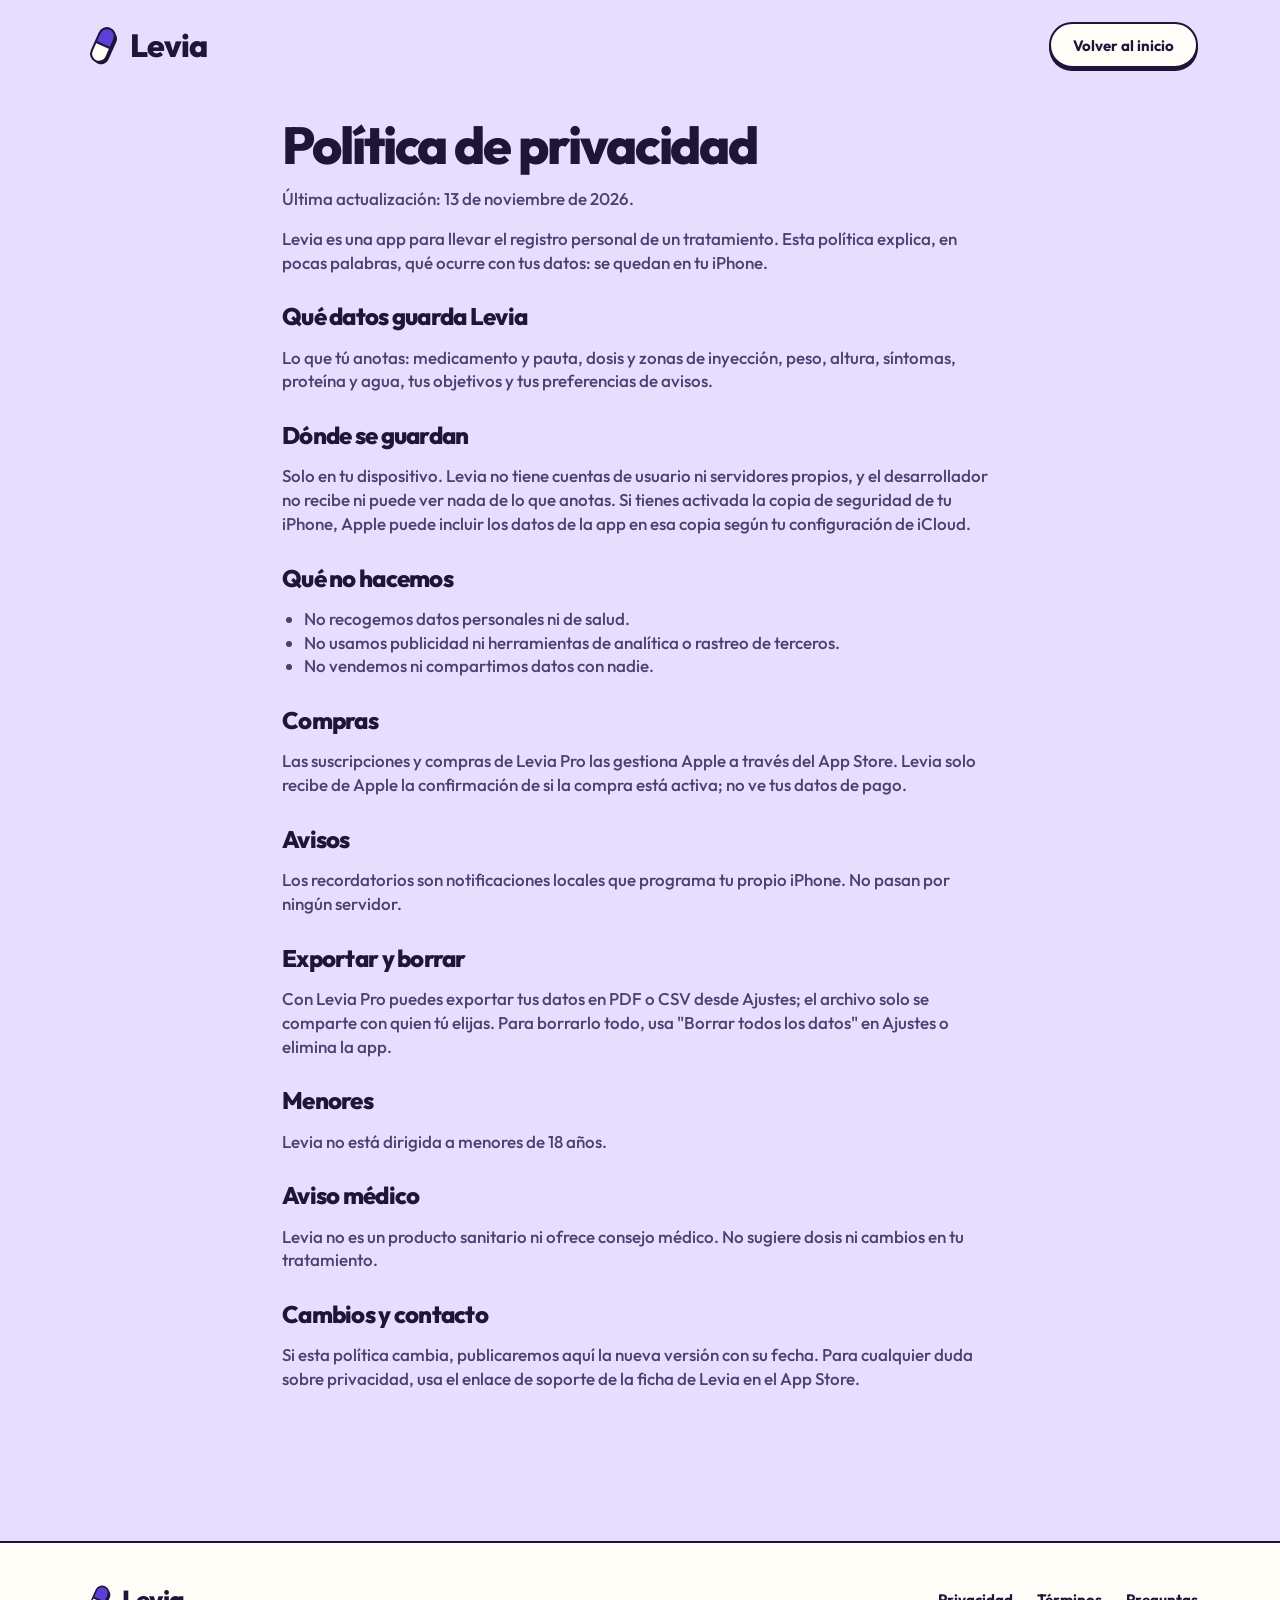
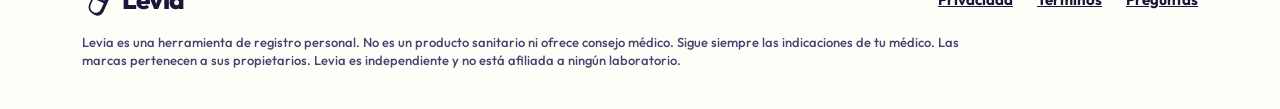
==== privacy.html @ c213e026 "Levia landing and privacy policy Co-Authored-By: Claude Fable 5.2 <noreply@anthropic.com>" ====
<!doctype html>
<html lang="es">
<head>
<meta charset="utf-8"><meta name="viewport" content="width=device-width,initial-scale=1"><link rel="icon" href="assets/favicon.svg" type="image/svg+xml"><link rel="apple-touch-icon" href="assets/apple-touch-icon.png"><link rel="preconnect" href="https://fonts.googleapis.com"><link rel="preconnect" href="https://fonts.gstatic.com" crossorigin><link rel="stylesheet" href="https://fonts.googleapis.com/css2?family=Outfit:wght@500;600;700;800&display=swap"><link rel="stylesheet" href="styles.css">
<title>Política de privacidad · Levia</title>
<meta name="description" content="Levia no recoge datos personales: todo lo que anotas se guarda solo en tu iPhone.">
</head>
<body>
<header class="wrap top"><a class="logo" href="index.html"><img src="assets/symbol.svg" alt="">Levia</a><nav aria-label="Principal"><a class="btn" href="index.html">Volver al inicio</a></nav></header>
<main class="wrap doc">
<h1>Política de privacidad</h1>
<p>Última actualización: 13 de noviembre de 2026.</p>
<p>Levia es una app para llevar el registro personal de un tratamiento. Esta política explica, en pocas palabras, qué ocurre con tus datos: se quedan en tu iPhone.</p>
<h2>Qué datos guarda Levia</h2>
<p>Lo que tú anotas: medicamento y pauta, dosis y zonas de inyección, peso, altura, síntomas, proteína y agua, tus objetivos y tus preferencias de avisos.</p>
<h2>Dónde se guardan</h2>
<p>Solo en tu dispositivo. Levia no tiene cuentas de usuario ni servidores propios, y el desarrollador no recibe ni puede ver nada de lo que anotas. Si tienes activada la copia de seguridad de tu iPhone, Apple puede incluir los datos de la app en esa copia según tu configuración de iCloud.</p>
<h2>Qué no hacemos</h2>
<ul><li>No recogemos datos personales ni de salud.</li><li>No usamos publicidad ni herramientas de analítica o rastreo de terceros.</li><li>No vendemos ni compartimos datos con nadie.</li></ul>
<h2>Compras</h2>
<p>Las suscripciones y compras de Levia Pro las gestiona Apple a través del App Store. Levia solo recibe de Apple la confirmación de si la compra está activa; no ve tus datos de pago.</p>
<h2>Avisos</h2>
<p>Los recordatorios son notificaciones locales que programa tu propio iPhone. No pasan por ningún servidor.</p>
<h2>Exportar y borrar</h2>
<p>Con Levia Pro puedes exportar tus datos en PDF o CSV desde Ajustes; el archivo solo se comparte con quien tú elijas. Para borrarlo todo, usa "Borrar todos los datos" en Ajustes o elimina la app.</p>
<h2>Menores</h2>
<p>Levia no está dirigida a menores de 18 años.</p>
<h2>Aviso médico</h2>
<p>Levia no es un producto sanitario ni ofrece consejo médico. No sugiere dosis ni cambios en tu tratamiento.</p>
<h2>Cambios y contacto</h2>
<p>Si esta política cambia, publicaremos aquí la nueva versión con su fecha. Para cualquier duda sobre privacidad, usa el enlace de soporte de la ficha de Levia en el App Store.</p>
</main>
<footer><div class="wrap"><div class="row"><a class="logo" href="index.html" style="font-size:26px"><img src="assets/symbol.svg" alt="" style="width:34px;height:34px">Levia</a><nav aria-label="Legal"><a href="privacy.html">Privacidad</a><a href="https://www.apple.com/legal/internet-services/itunes/dev/stdeula/">Términos</a><a href="index.html#preguntas">Preguntas</a></nav></div><p class="small">Levia es una herramienta de registro personal. No es un producto sanitario ni ofrece consejo médico. Sigue siempre las indicaciones de tu médico. Las marcas pertenecen a sus propietarios. Levia es independiente y no está afiliada a ningún laboratorio.</p></div></footer>
</body>
</html>
---- styles.css ----
:root{--ink:#1E1638;--ground:#E7DEFF;--cream:#FFFDF8;--violet:#5B3FD6;--green:#12735C;--yellow:#FFD66B;--mint:#DDF3EA;--lilac:#EFE9FB;--sub:#4A4170;--dash:#8E86AD}
*{box-sizing:border-box}
html{scroll-behavior:smooth}
body{margin:0;background:var(--ground);color:var(--ink);font-family:Outfit,system-ui,-apple-system,sans-serif;font-weight:500;line-height:1.4;-webkit-font-smoothing:antialiased}
a{color:inherit}
h1,h2,h3,p{margin:0}
h1{font-size:clamp(44px,7vw,84px);font-weight:800;letter-spacing:-.04em;line-height:.98}
h2{font-size:clamp(32px,4.4vw,52px);font-weight:800;letter-spacing:-.03em;line-height:1.05}
h3{font-size:22px;font-weight:800;letter-spacing:-.02em;line-height:1.1}
.wrap{max-width:1160px;margin:0 auto;padding:0 22px}
.sub{color:var(--sub)}
.lead{font-size:clamp(17px,1.7vw,21px);color:var(--sub)}
.tag{display:inline-block;border:2px solid var(--ink);border-radius:20px;padding:5px 14px;font-size:14px;font-weight:800;white-space:nowrap;background:var(--cream)}
.tag.ye{background:var(--yellow)}.tag.mi{background:var(--mint)}
.logo{display:inline-flex;align-items:center;gap:6px;font-size:32px;font-weight:800;letter-spacing:-.03em;text-decoration:none;line-height:1}
.logo img{width:42px;height:42px}
header.top{display:flex;align-items:center;justify-content:space-between;padding-top:22px;padding-bottom:22px}
header.top nav{display:flex;align-items:center;gap:30px;font-size:16px;font-weight:700}
header.top nav a{text-decoration:none}
header.top nav a:hover{text-decoration:underline}
.btn{display:inline-flex;align-items:center;justify-content:center;gap:10px;min-height:46px;padding:0 22px;border:2px solid var(--ink);border-radius:40px;background:var(--cream);color:var(--ink);font:inherit;font-size:15px;font-weight:700;text-decoration:none;box-shadow:0 3px 0 var(--ink);white-space:nowrap;transition:transform .1s,box-shadow .1s}
.btn:active{transform:translateY(3px);box-shadow:0 0 0 var(--ink)}
.btn.store{min-height:62px;padding:0 28px;background:var(--green);color:#fff;font-size:18px;box-shadow:0 5px 0 var(--ink)}
.btn.store:active{transform:translateY(5px)}
.btn:focus-visible,a:focus-visible{outline:3px solid var(--violet);outline-offset:3px}
.hero{display:grid;grid-template-columns:1.25fr 1fr;align-items:center;gap:50px;padding-top:40px;padding-bottom:80px}
.hero .copy{display:flex;flex-direction:column;align-items:flex-start;gap:22px}
.hero .cta{display:flex;flex-wrap:wrap;align-items:center;gap:14px 20px;margin-top:6px}
.phone{position:relative;justify-self:center;width:min(300px,78vw)}
.phone img{display:block;width:100%;height:auto;border:3px solid var(--ink);border-radius:44px;box-shadow:0 10px 0 var(--ink)}
.phone .tag{position:absolute;font-size:15px;padding:8px 16px;box-shadow:0 4px 0 var(--ink)}
.phone .t1{left:-64px;top:70%;transform:rotate(-5deg)}
.phone .t2{right:-44px;top:75%;transform:rotate(4deg)}
.strip{border-top:2px dashed var(--dash);border-bottom:2px dashed var(--dash);padding:34px 0;text-align:center}
.strip .meds{display:flex;flex-wrap:wrap;align-items:center;justify-content:center;gap:10px;margin-bottom:12px}
.strip b{font-weight:700;margin-right:6px}
.small{font-size:13px;color:var(--sub)}
section.block{padding:90px 0}
.head{display:flex;flex-direction:column;gap:8px;margin-bottom:34px}
.cards{display:grid;grid-template-columns:repeat(3,minmax(0,1fr));gap:24px}
.card{background:var(--cream);border:2px solid var(--ink);border-radius:32px;box-shadow:0 6px 0 var(--ink);padding:22px;display:flex;flex-direction:column;gap:14px}
.card p{color:var(--sub);font-size:16px}
.art{height:150px;border:2px solid var(--ink);border-radius:22px;display:flex;align-items:center;justify-content:center;overflow:hidden}
.wk{display:grid;grid-template-columns:repeat(7,minmax(0,1fr));gap:6px;width:86%}
.day{height:70px;border:2px solid var(--ink);border-radius:14px;background:var(--lilac);display:flex;align-items:center;justify-content:center;font-size:12px;font-weight:800}
.day.done{background:var(--mint)}.day.next{border:2px dashed var(--dash);background:transparent}
.day.today{border-width:3px;background:var(--yellow);transform:translateY(-6px);box-shadow:0 6px 0 var(--ink)}
.pill{width:20px;height:44px;border:2px solid var(--ink);border-radius:12px;background:linear-gradient(var(--violet) 50%,#fff 50%)}
.zones{display:grid;grid-template-columns:1fr 1fr;gap:6px;width:78%}
.zone{height:54px;border:2px solid var(--ink);border-radius:14px;background:var(--lilac);display:flex;flex-direction:column;align-items:center;justify-content:center;line-height:1.15;font-size:13px;font-weight:600}
.zone b{font-size:12px;font-weight:800;letter-spacing:.04em}
.zone.last{background:var(--mint)}.zone.nextz{background:var(--yellow);border-width:3px;box-shadow:0 4px 0 var(--ink)}.zone.free{border:2px dashed var(--dash);background:transparent;color:var(--sub)}
.pro{background:var(--ink);color:var(--cream)}
.pro .wrap{display:grid;grid-template-columns:1.3fr 1fr;align-items:center;gap:60px}
.pro .copy{display:flex;flex-direction:column;align-items:flex-start;gap:22px}
.pro ul{list-style:none;margin:0;padding:0;display:flex;flex-direction:column;gap:14px;font-size:18px;font-weight:600}
.pro li{display:flex;align-items:center;gap:12px}
.pro li::before{content:"";width:28px;height:28px;flex-shrink:0;border:2px solid var(--cream);border-radius:50%;background:var(--green) url("data:image/svg+xml,%3Csvg xmlns='http://www.w3.org/2000/svg' viewBox='0 0 24 24' fill='none' stroke='white' stroke-width='4' stroke-linecap='round' stroke-linejoin='round'%3E%3Cpath d='M5 12l5 5L19 7'/%3E%3C/svg%3E") center/14px no-repeat}
.pro .small{color:#CFC6EA;max-width:480px}
.plan{background:var(--yellow);color:var(--ink);border:2px solid var(--ink);border-radius:32px;padding:24px;display:flex;flex-direction:column;align-items:flex-start;gap:12px}
.plan .tag{background:var(--ink);color:#fff}
.plan .price b{font-size:44px;font-weight:800;letter-spacing:-.02em}
.plan .price span{font-size:18px;font-weight:600}
.plan p{font-size:15px;font-weight:600}
.plan .small{color:var(--ink)}
.privacy .wrap{display:grid;grid-template-columns:auto 1fr;align-items:center;gap:70px}
.lock{width:260px;height:260px;border:3px solid var(--ink);border-radius:56px;background:var(--yellow);box-shadow:0 10px 0 var(--ink);display:flex;align-items:center;justify-content:center;transform:rotate(-4deg)}
.privacy .copy{display:flex;flex-direction:column;gap:18px}
.chips{display:flex;flex-wrap:wrap;gap:10px}
.faq{display:grid;grid-template-columns:1fr 1fr;gap:18px}
.faq div{border:2px solid var(--ink);border-radius:24px;background:var(--cream);padding:18px 22px}
.faq b{display:block;font-size:18px;font-weight:800;margin-bottom:6px}
.faq span{font-size:15px;color:var(--sub)}
.final{border:3px solid var(--ink);border-radius:48px;background:var(--violet);box-shadow:0 10px 0 var(--ink);color:var(--cream);display:flex;flex-direction:column;align-items:center;gap:22px;text-align:center;padding:70px 22px}
footer{border-top:2px solid var(--ink);background:var(--cream);padding:40px 0;margin-top:90px}
footer .row{display:flex;flex-wrap:wrap;align-items:center;justify-content:space-between;gap:16px;margin-bottom:16px}
footer nav{display:flex;flex-wrap:wrap;gap:24px;font-size:15px;font-weight:700}
footer .small{max-width:900px}
.doc{max-width:760px;padding-top:30px;padding-bottom:60px;display:flex;flex-direction:column;gap:16px}
.doc h1{font-size:clamp(36px,5vw,52px)}
.doc h2{font-size:24px;margin-top:14px}
.doc p,.doc li{font-size:17px;color:var(--sub)}
.doc ul{margin:0;padding-left:22px}
@media (max-width:860px){
  header.top nav a:not(.btn){display:none}
  .hero{grid-template-columns:1fr;padding-top:18px;padding-bottom:60px}
  .phone .t1{left:-10px}.phone .t2{right:-10px}
  section.block{padding:60px 0}
  .cards,.faq{grid-template-columns:1fr}
  .pro .wrap,.privacy .wrap{grid-template-columns:1fr;gap:30px}
  .lock{width:160px;height:160px;border-radius:38px}.lock svg{width:80px;height:80px}
  .final{border-radius:36px;padding:44px 16px}
  .btn.store{min-height:56px;padding:0 22px;font-size:16px}
  footer{margin-top:60px}
}
@media (prefers-reduced-motion:reduce){html{scroll-behavior:auto}.btn{transition:none}}
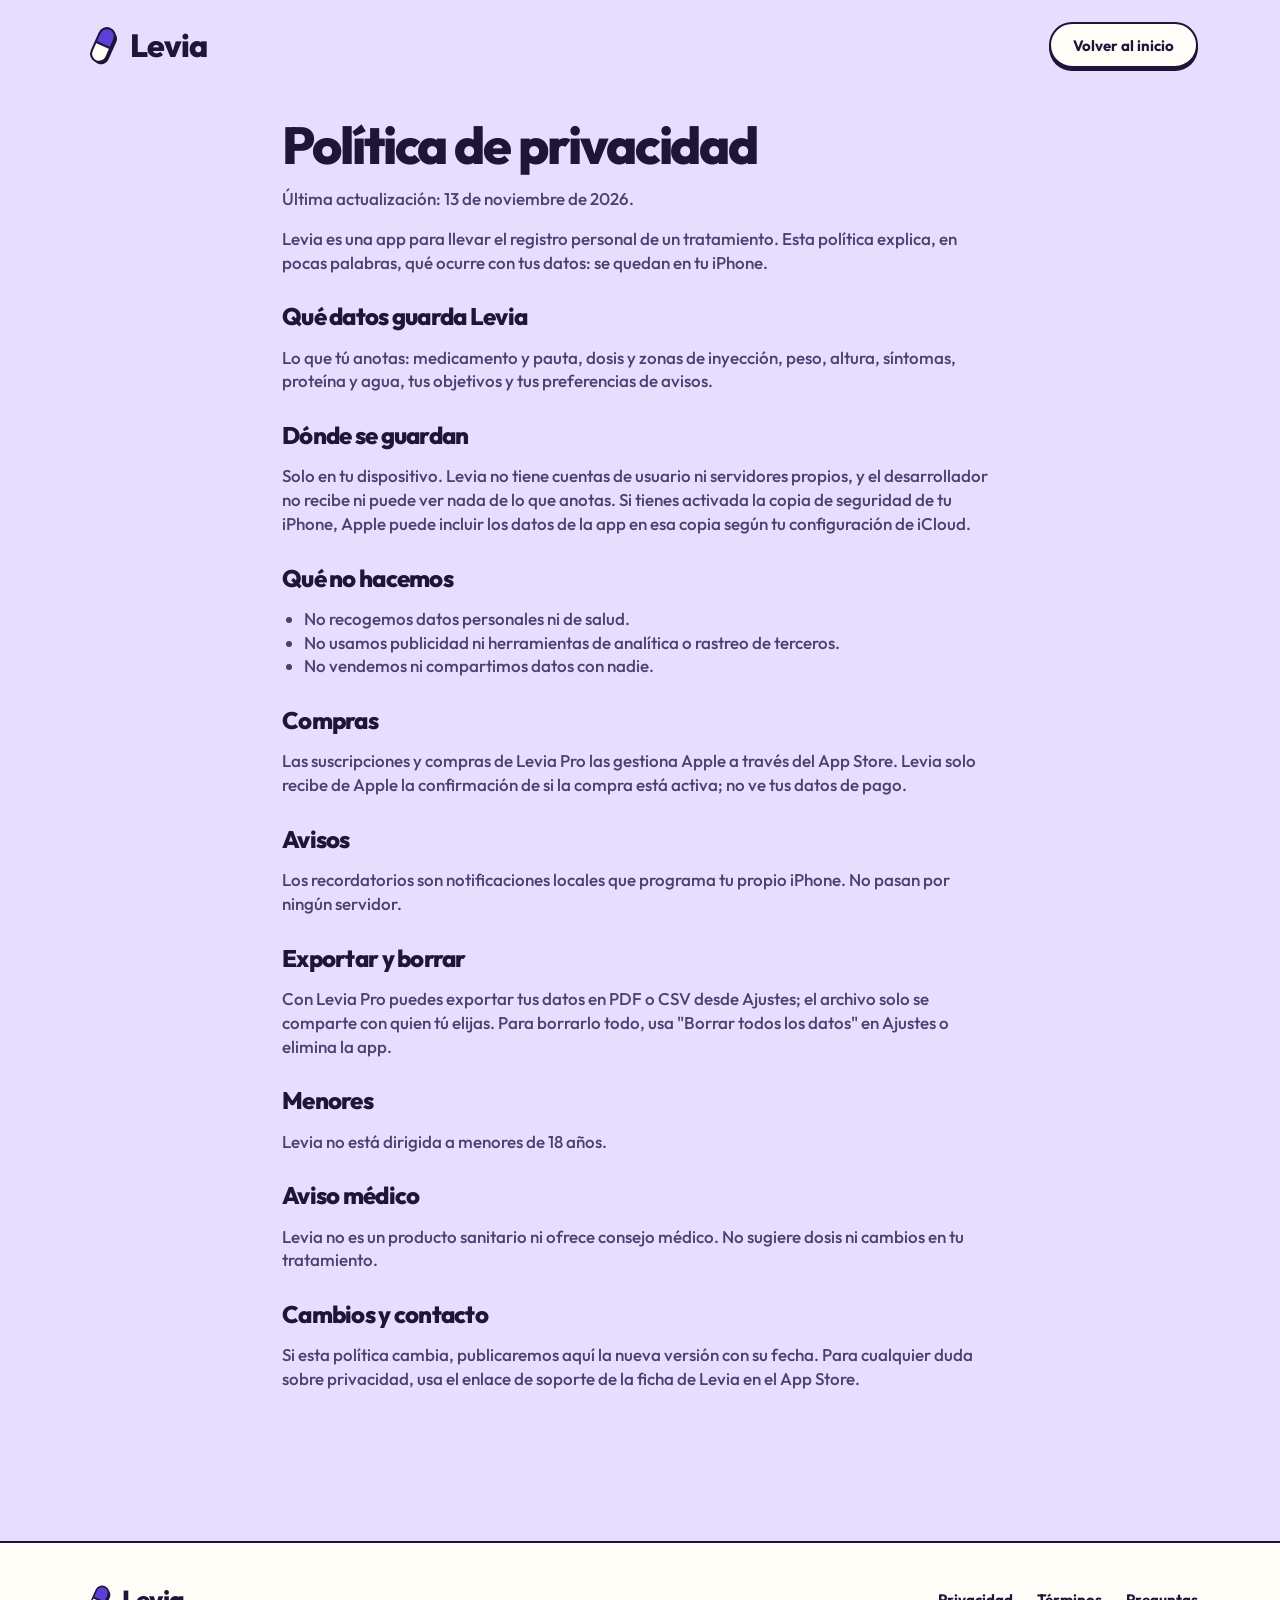
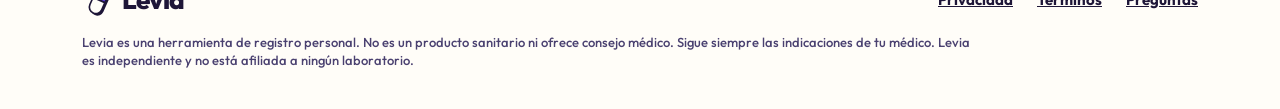
==== commit ae8dd15d: "Soften health copy and use active ingredients only Co-Authored-By: Claude Fable 5.2 <noreply@anthrop" ====
--- a/privacy.html
+++ b/privacy.html
@@ -30,6 +30,6 @@
 <h2>Cambios y contacto</h2>
 <p>Si esta política cambia, publicaremos aquí la nueva versión con su fecha. Para cualquier duda sobre privacidad, usa el enlace de soporte de la ficha de Levia en el App Store.</p>
 </main>
-<footer><div class="wrap"><div class="row"><a class="logo" href="index.html" style="font-size:26px"><img src="assets/symbol.svg" alt="" style="width:34px;height:34px">Levia</a><nav aria-label="Legal"><a href="privacy.html">Privacidad</a><a href="https://www.apple.com/legal/internet-services/itunes/dev/stdeula/">Términos</a><a href="index.html#preguntas">Preguntas</a></nav></div><p class="small">Levia es una herramienta de registro personal. No es un producto sanitario ni ofrece consejo médico. Sigue siempre las indicaciones de tu médico. Las marcas pertenecen a sus propietarios. Levia es independiente y no está afiliada a ningún laboratorio.</p></div></footer>
+<footer><div class="wrap"><div class="row"><a class="logo" href="index.html" style="font-size:26px"><img src="assets/symbol.svg" alt="" style="width:34px;height:34px">Levia</a><nav aria-label="Legal"><a href="privacy.html">Privacidad</a><a href="https://www.apple.com/legal/internet-services/itunes/dev/stdeula/">Términos</a><a href="index.html#preguntas">Preguntas</a></nav></div><p class="small">Levia es una herramienta de registro personal. No es un producto sanitario ni ofrece consejo médico. Sigue siempre las indicaciones de tu médico. Levia es independiente y no está afiliada a ningún laboratorio.</p></div></footer>
 </body>
 </html>
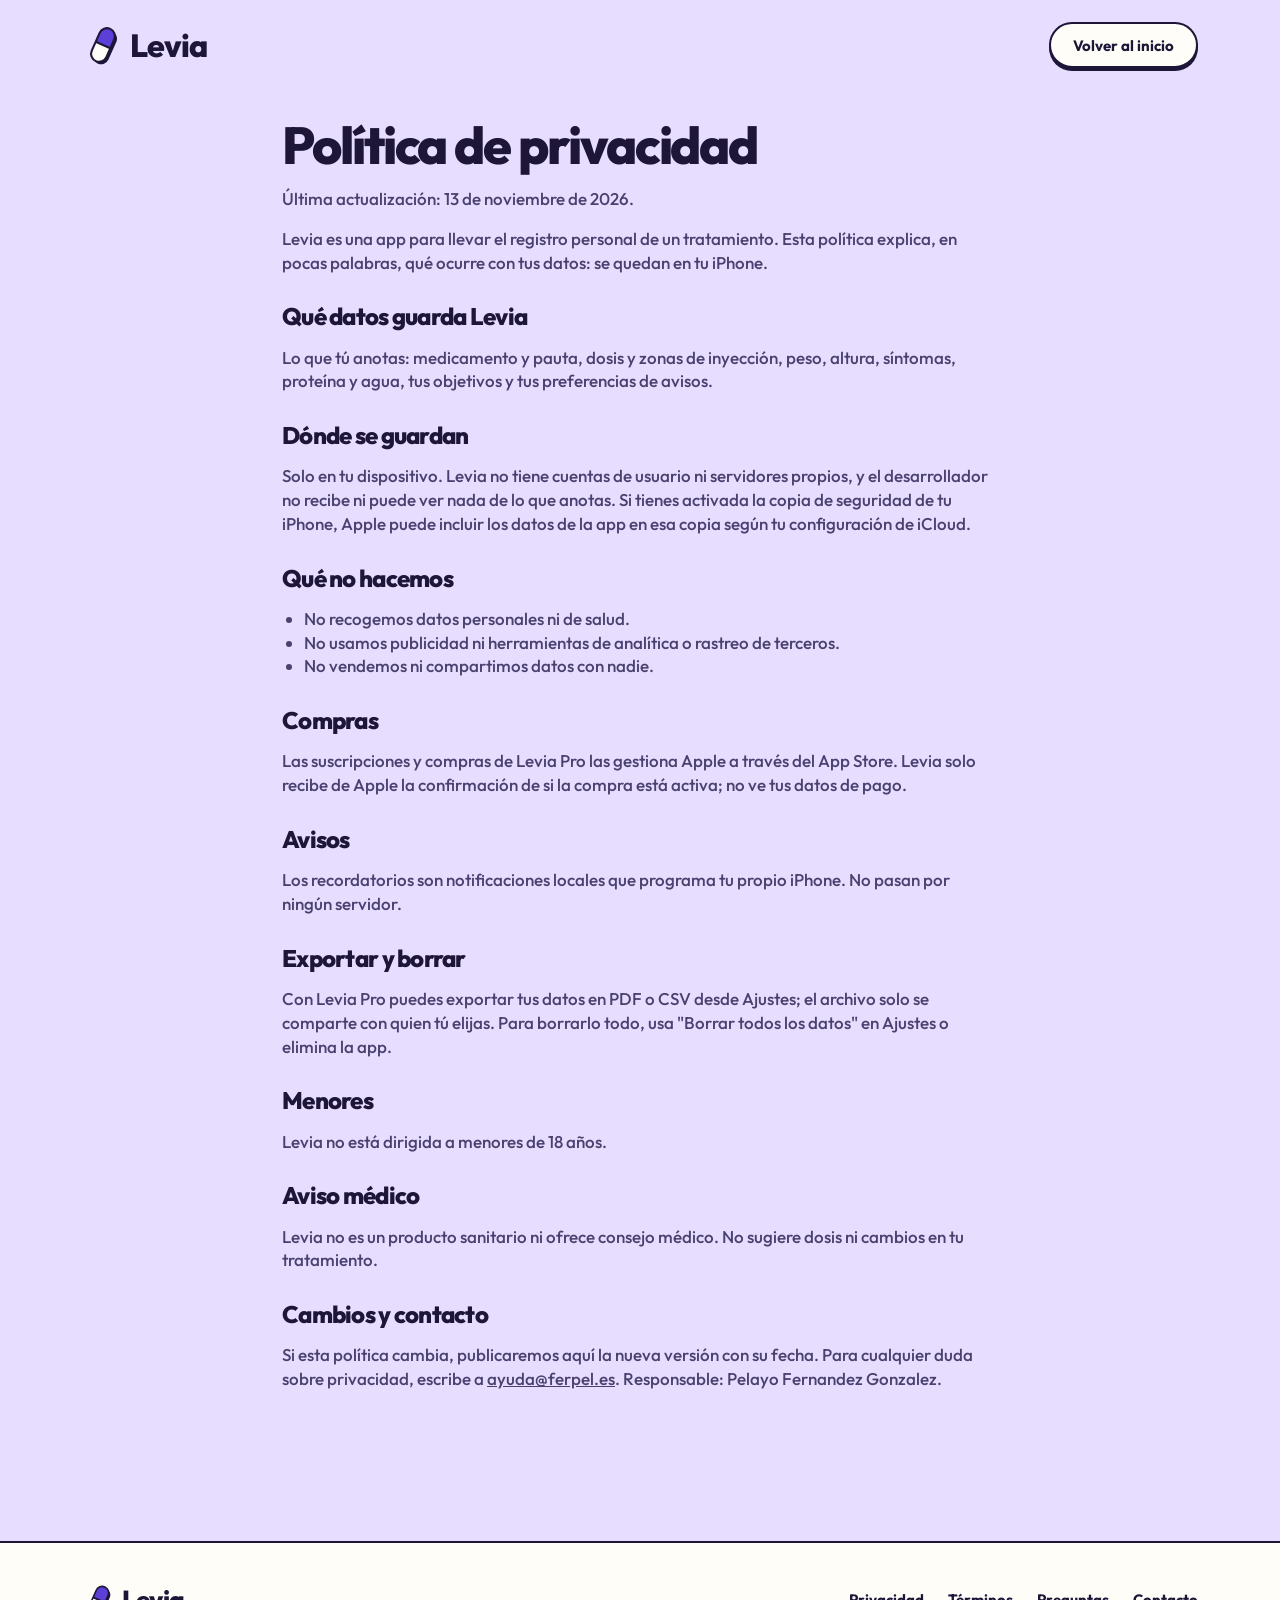
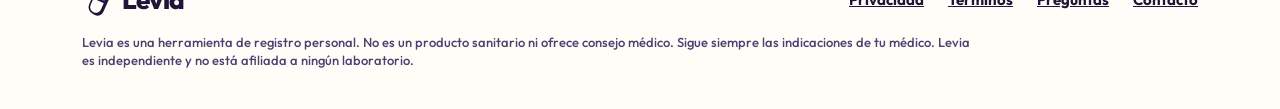
==== commit 82db97f7: "Add support contact Co-Authored-By: Claude Fable 5.2 <noreply@anthropic.com>" ====
--- a/privacy.html
+++ b/privacy.html
@@ -28,8 +28,8 @@
 <h2>Aviso médico</h2>
 <p>Levia no es un producto sanitario ni ofrece consejo médico. No sugiere dosis ni cambios en tu tratamiento.</p>
 <h2>Cambios y contacto</h2>
-<p>Si esta política cambia, publicaremos aquí la nueva versión con su fecha. Para cualquier duda sobre privacidad, usa el enlace de soporte de la ficha de Levia en el App Store.</p>
+<p>Si esta política cambia, publicaremos aquí la nueva versión con su fecha. Para cualquier duda sobre privacidad, escribe a <a href="mailto:ayuda@ferpel.es">ayuda@ferpel.es</a>. Responsable: Pelayo Fernandez Gonzalez.</p>
 </main>
-<footer><div class="wrap"><div class="row"><a class="logo" href="index.html" style="font-size:26px"><img src="assets/symbol.svg" alt="" style="width:34px;height:34px">Levia</a><nav aria-label="Legal"><a href="privacy.html">Privacidad</a><a href="https://www.apple.com/legal/internet-services/itunes/dev/stdeula/">Términos</a><a href="index.html#preguntas">Preguntas</a></nav></div><p class="small">Levia es una herramienta de registro personal. No es un producto sanitario ni ofrece consejo médico. Sigue siempre las indicaciones de tu médico. Levia es independiente y no está afiliada a ningún laboratorio.</p></div></footer>
+<footer><div class="wrap"><div class="row"><a class="logo" href="index.html" style="font-size:26px"><img src="assets/symbol.svg" alt="" style="width:34px;height:34px">Levia</a><nav aria-label="Legal"><a href="privacy.html">Privacidad</a><a href="https://www.apple.com/legal/internet-services/itunes/dev/stdeula/">Términos</a><a href="index.html#preguntas">Preguntas</a><a href="mailto:ayuda@ferpel.es">Contacto</a></nav></div><p class="small">Levia es una herramienta de registro personal. No es un producto sanitario ni ofrece consejo médico. Sigue siempre las indicaciones de tu médico. Levia es independiente y no está afiliada a ningún laboratorio.</p></div></footer>
 </body>
 </html>
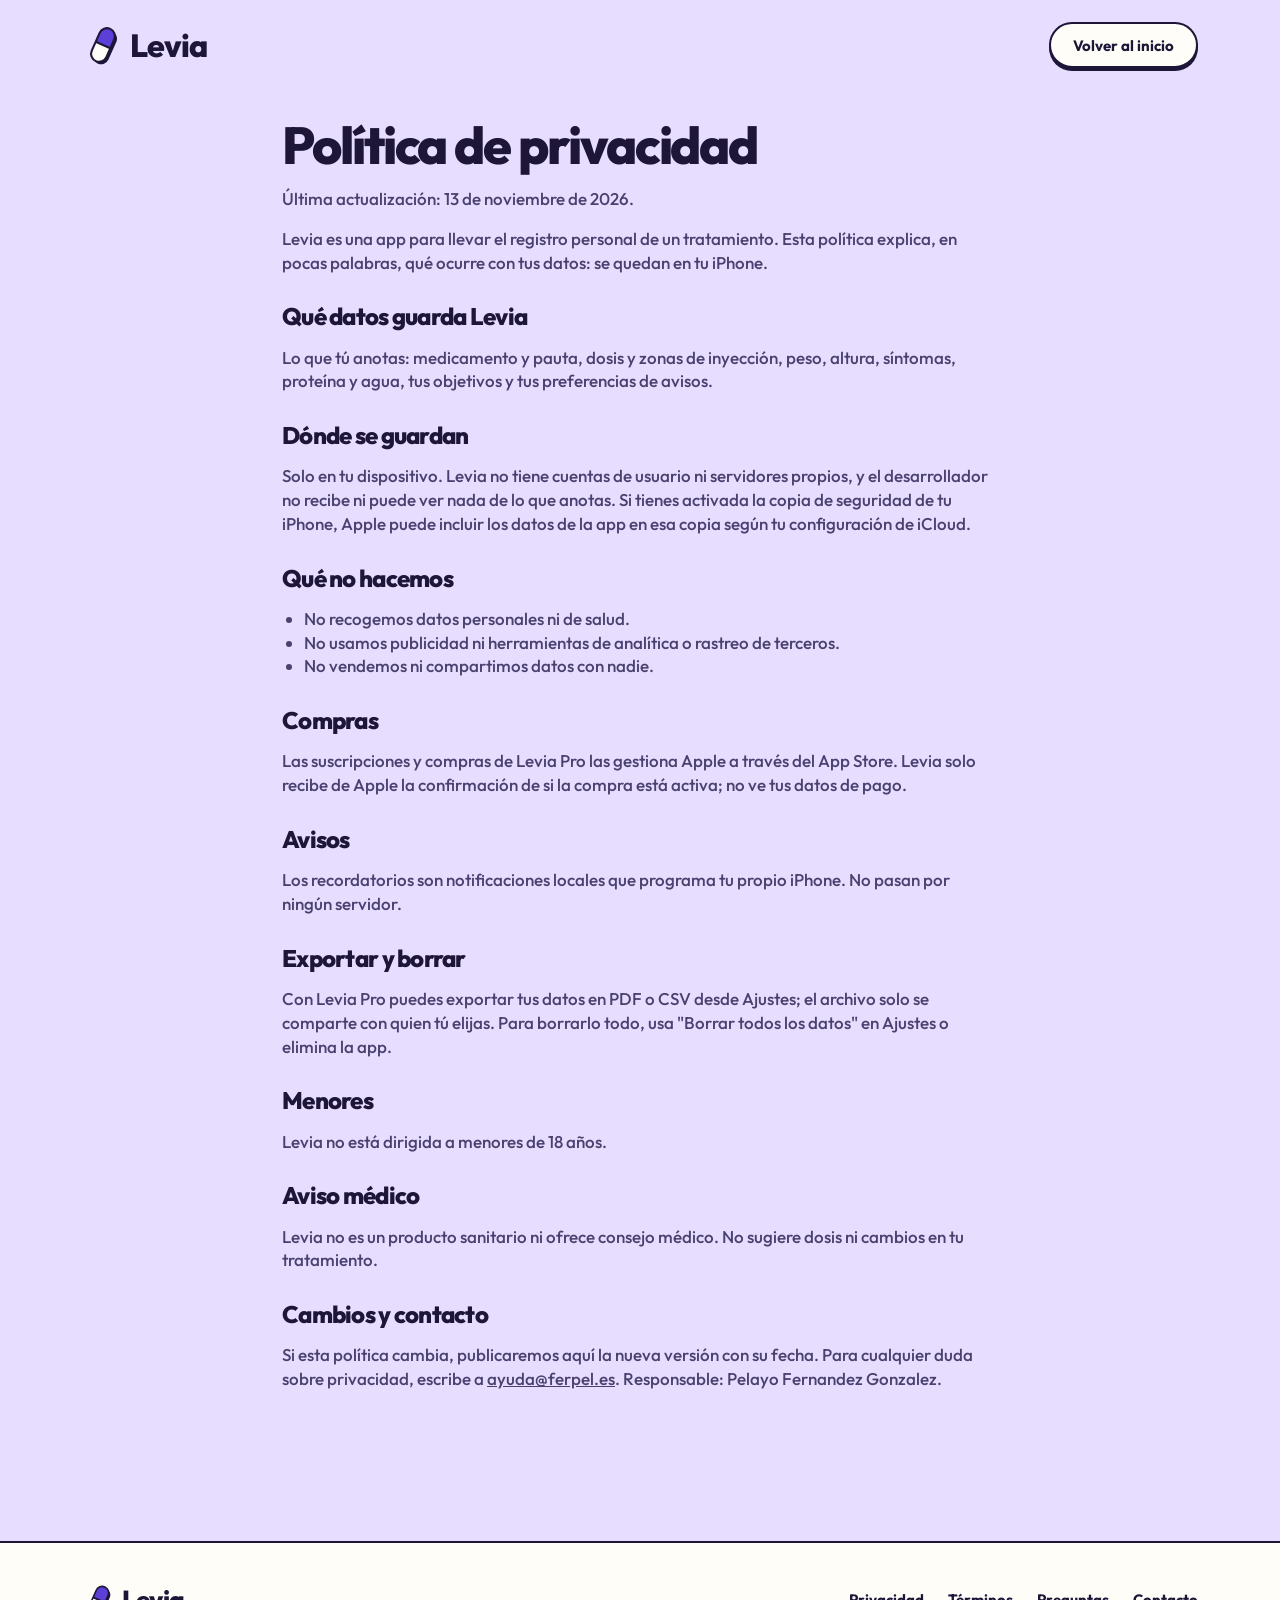
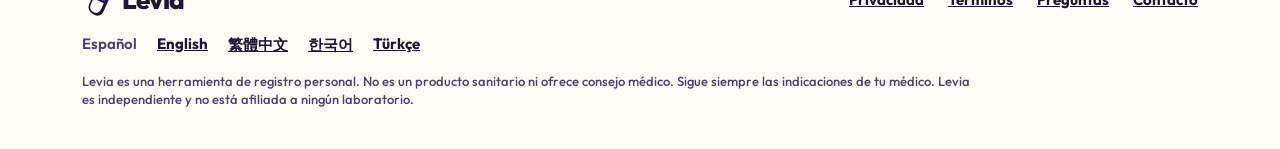
==== commit c8102043: "Web y política de privacidad en inglés, chino tradicional, coreano y turco Co-Authored-By: Claude Fa" ====
--- a/privacy.html
+++ b/privacy.html
@@ -4,6 +4,12 @@
 <meta charset="utf-8"><meta name="viewport" content="width=device-width,initial-scale=1"><link rel="icon" href="assets/favicon.svg" type="image/svg+xml"><link rel="apple-touch-icon" href="assets/apple-touch-icon.png"><link rel="preconnect" href="https://fonts.googleapis.com"><link rel="preconnect" href="https://fonts.gstatic.com" crossorigin><link rel="stylesheet" href="https://fonts.googleapis.com/css2?family=Outfit:wght@500;600;700;800&display=swap"><link rel="stylesheet" href="styles.css">
 <title>Política de privacidad · Levia</title>
 <meta name="description" content="Levia no recoge datos personales: todo lo que anotas se guarda solo en tu iPhone.">
+<link rel="alternate" hreflang="es" href="https://zetii21.github.io/levia/privacy.html">
+<link rel="alternate" hreflang="en" href="https://zetii21.github.io/levia/en/privacy.html">
+<link rel="alternate" hreflang="zh-Hant" href="https://zetii21.github.io/levia/zh/privacy.html">
+<link rel="alternate" hreflang="ko" href="https://zetii21.github.io/levia/ko/privacy.html">
+<link rel="alternate" hreflang="tr" href="https://zetii21.github.io/levia/tr/privacy.html">
+<link rel="alternate" hreflang="x-default" href="https://zetii21.github.io/levia/en/privacy.html">
 </head>
 <body>
 <header class="wrap top"><a class="logo" href="index.html"><img src="assets/symbol.svg" alt="">Levia</a><nav aria-label="Principal"><a class="btn" href="index.html">Volver al inicio</a></nav></header>
@@ -30,6 +36,6 @@
 <h2>Cambios y contacto</h2>
 <p>Si esta política cambia, publicaremos aquí la nueva versión con su fecha. Para cualquier duda sobre privacidad, escribe a <a href="mailto:ayuda@ferpel.es">ayuda@ferpel.es</a>. Responsable: Pelayo Fernandez Gonzalez.</p>
 </main>
-<footer><div class="wrap"><div class="row"><a class="logo" href="index.html" style="font-size:26px"><img src="assets/symbol.svg" alt="" style="width:34px;height:34px">Levia</a><nav aria-label="Legal"><a href="privacy.html">Privacidad</a><a href="https://www.apple.com/legal/internet-services/itunes/dev/stdeula/">Términos</a><a href="index.html#preguntas">Preguntas</a><a href="mailto:ayuda@ferpel.es">Contacto</a></nav></div><p class="small">Levia es una herramienta de registro personal. No es un producto sanitario ni ofrece consejo médico. Sigue siempre las indicaciones de tu médico. Levia es independiente y no está afiliada a ningún laboratorio.</p></div></footer>
+<footer><div class="wrap"><div class="row"><a class="logo" href="index.html" style="font-size:26px"><img src="assets/symbol.svg" alt="" style="width:34px;height:34px">Levia</a><nav aria-label="Legal"><a href="privacy.html">Privacidad</a><a href="https://www.apple.com/legal/internet-services/itunes/dev/stdeula/">Términos</a><a href="index.html#preguntas">Preguntas</a><a href="mailto:ayuda@ferpel.es">Contacto</a></nav></div><nav class="langs" aria-label="Idioma"><span aria-current="true">Español</span><a href="en/privacy.html" lang="en" hreflang="en">English</a><a href="zh/privacy.html" lang="zh-Hant" hreflang="zh-Hant">繁體中文</a><a href="ko/privacy.html" lang="ko" hreflang="ko">한국어</a><a href="tr/privacy.html" lang="tr" hreflang="tr">Türkçe</a></nav><p class="small">Levia es una herramienta de registro personal. No es un producto sanitario ni ofrece consejo médico. Sigue siempre las indicaciones de tu médico. Levia es independiente y no está afiliada a ningún laboratorio.</p></div></footer>
 </body>
 </html>
--- a/styles.css
+++ b/styles.css
@@ -94,3 +94,12 @@
   footer{margin-top:60px}
 }
 @media (prefers-reduced-motion:reduce){html{scroll-behavior:auto}.btn{transition:none}}
+.langs{display:flex;flex-wrap:wrap;gap:8px 20px;font-size:15px;font-weight:700;margin-bottom:16px}
+.langs span{color:var(--sub);font-weight:600}
+:lang(zh-Hant) h1,:lang(ko) h1{letter-spacing:-.02em;line-height:1.14}
+:lang(zh-Hant) h2,:lang(ko) h2{letter-spacing:-.01em;line-height:1.2}
+:lang(tr) h1{line-height:1.06}
+:lang(ko){word-break:keep-all}
+:lang(zh-Hant),:lang(ko){line-height:1.55}
+:lang(tr) .day.today{font-size:9px}
+@media (max-width:860px){:lang(tr) .day.today{font-size:7.5px}}
